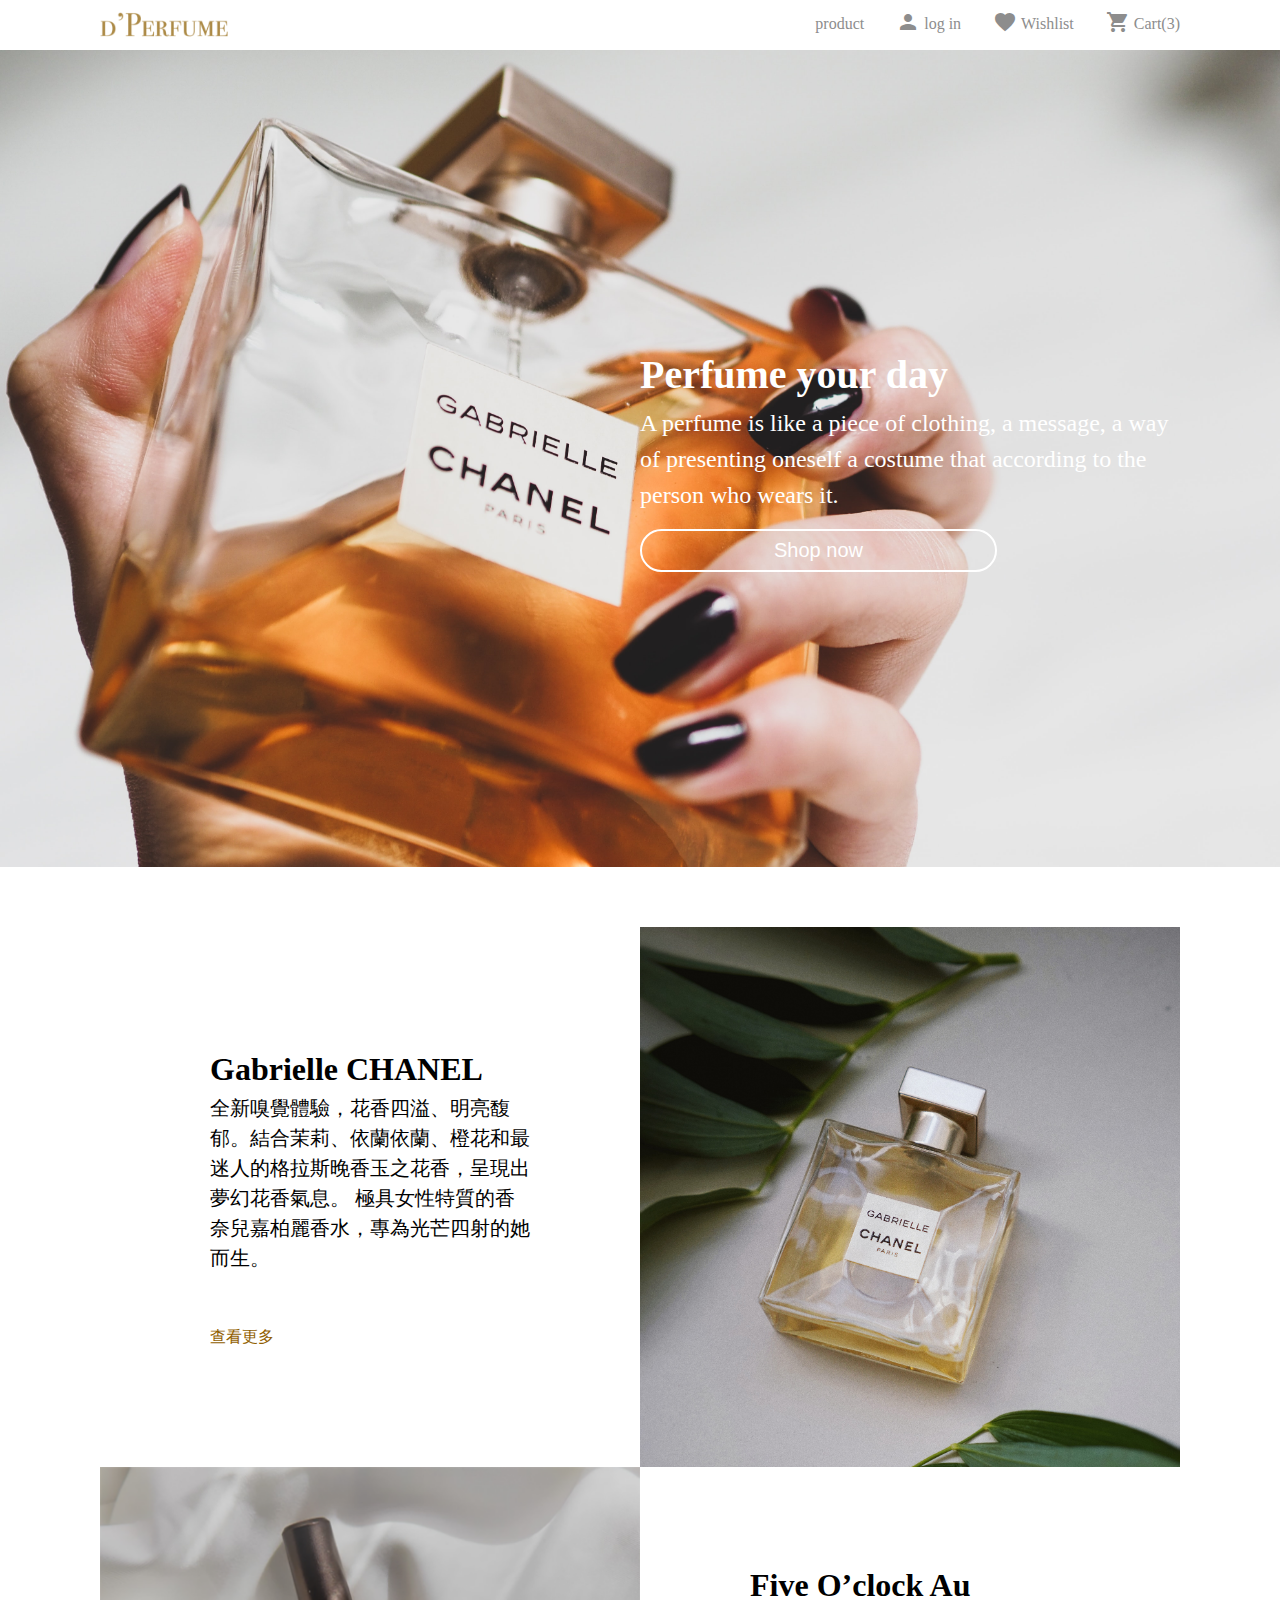
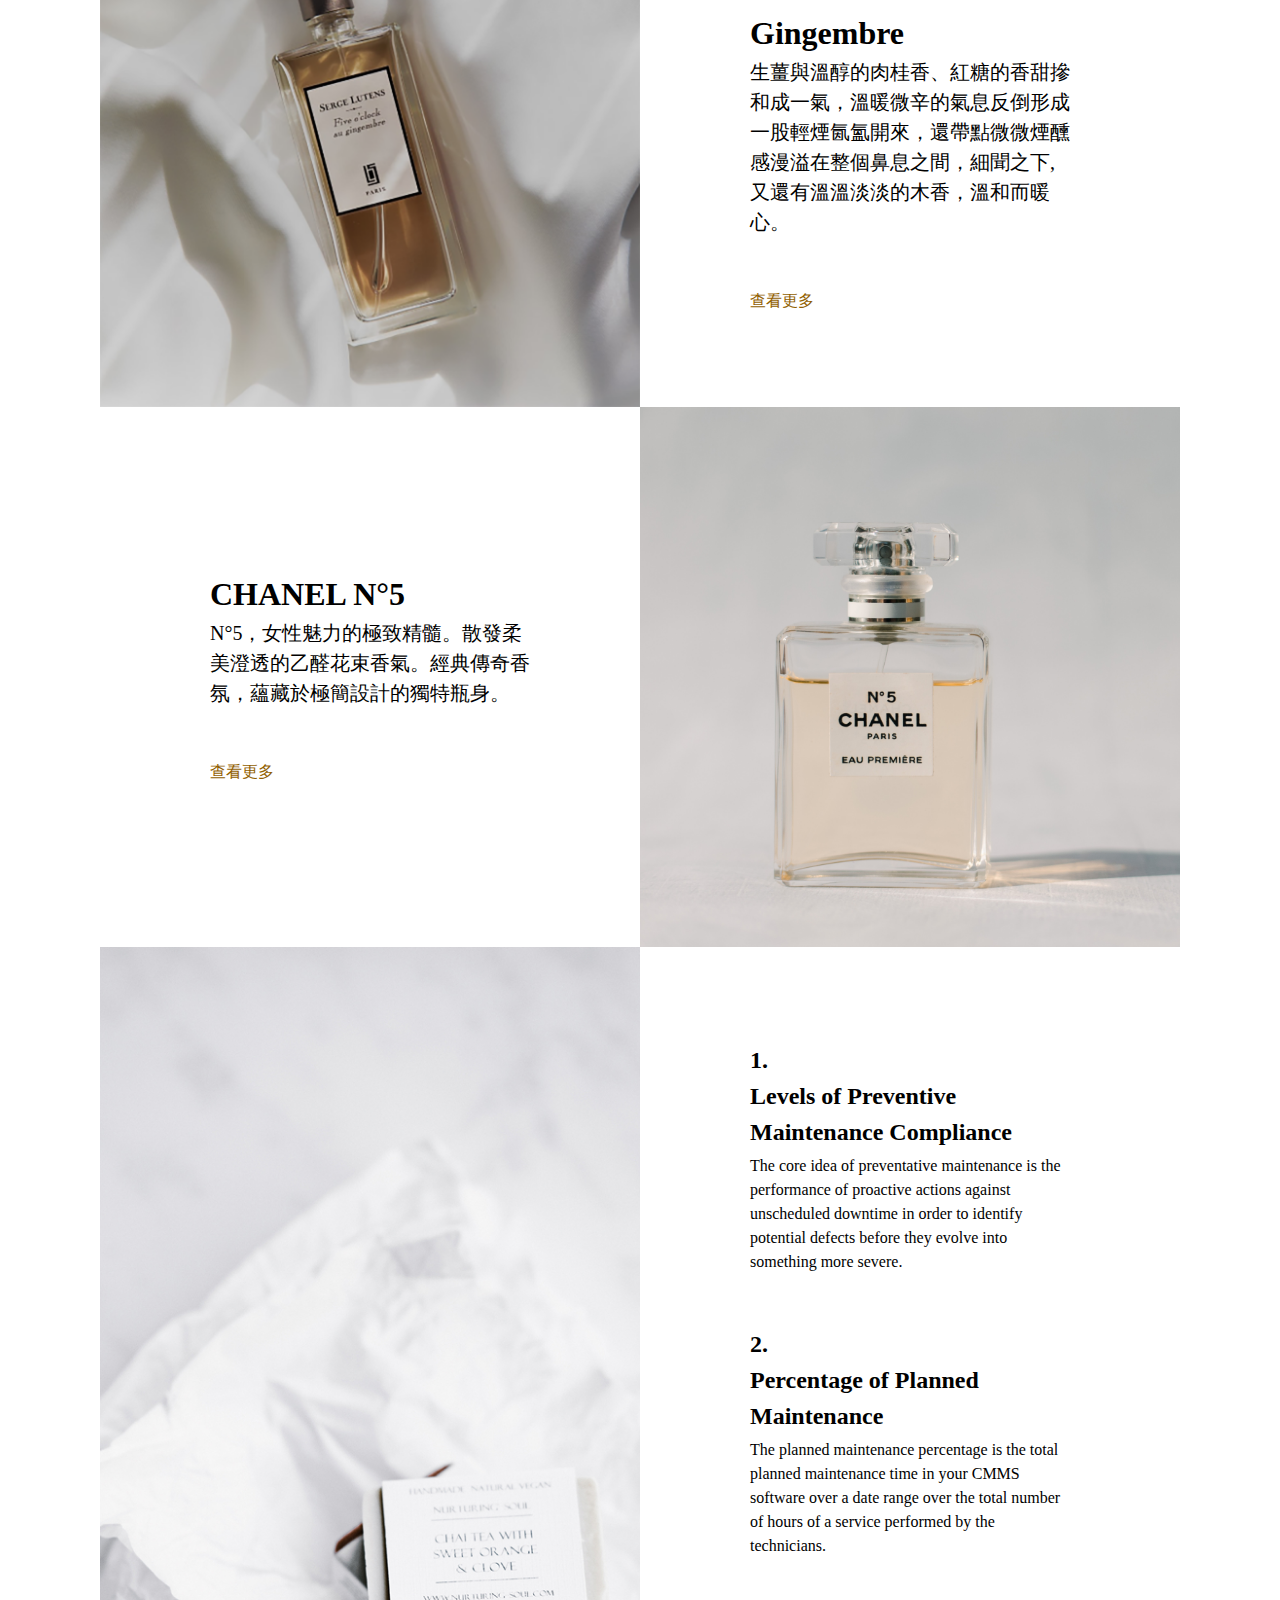
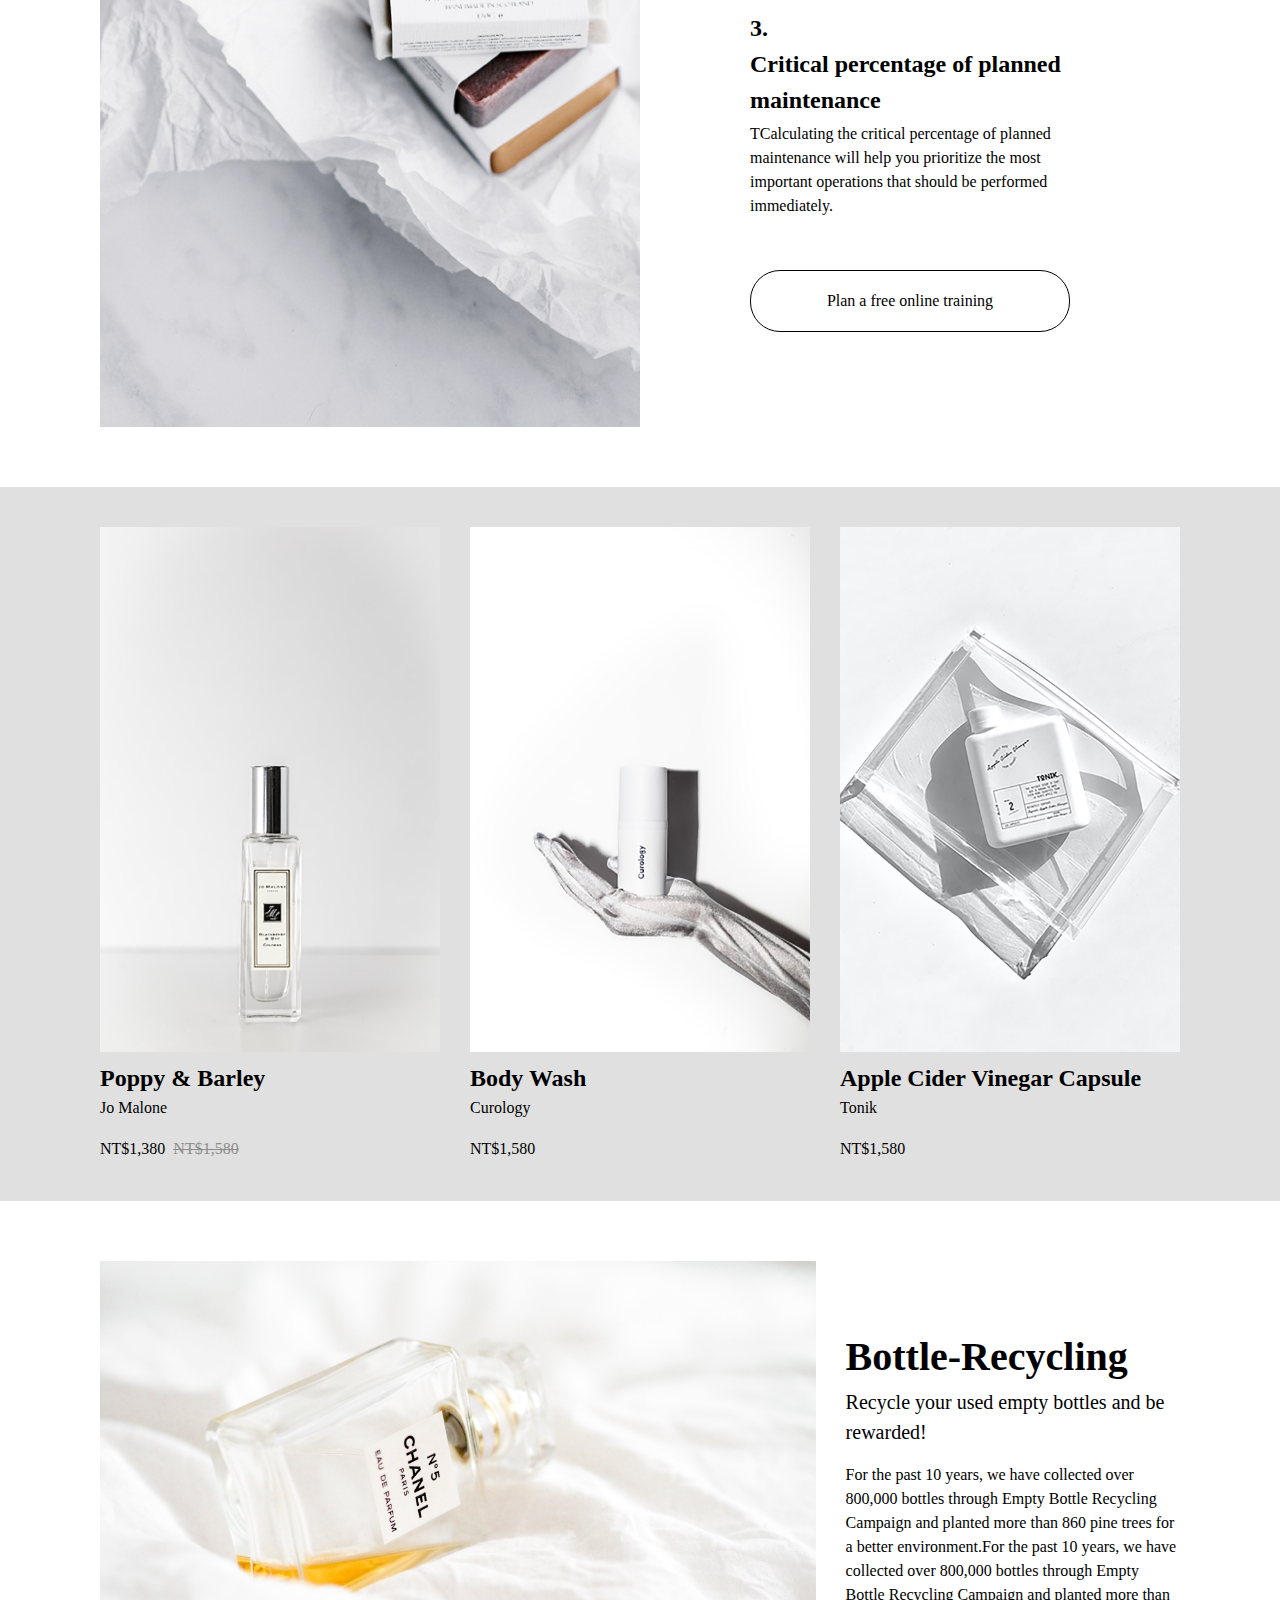
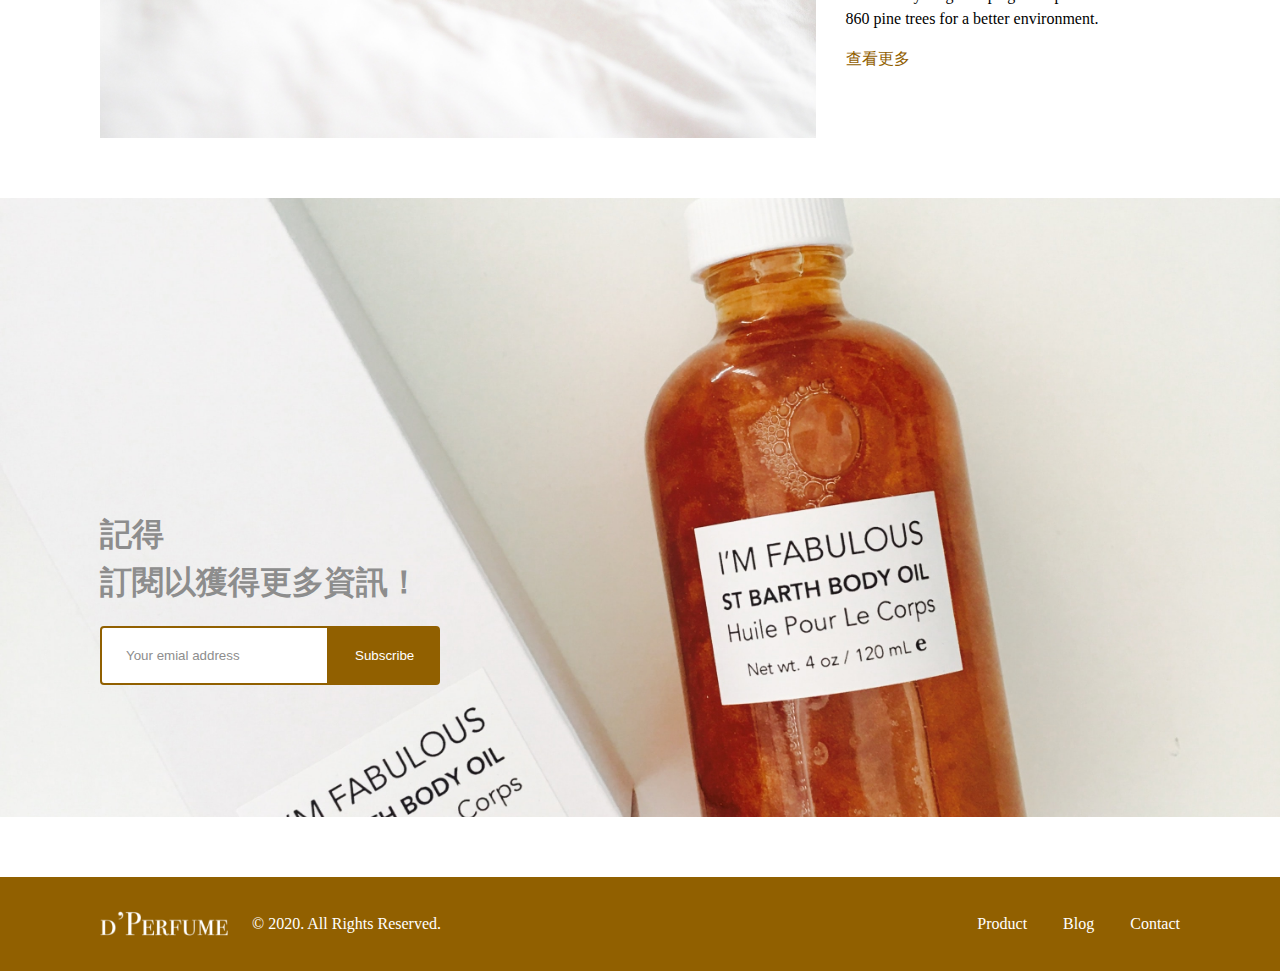
==== index.html @ 12d3c9f4 "專題審核初版" ====
<!DOCTYPE html>
<html lang="en">
<head>
    <meta charset="UTF-8">
    <meta name="viewport" content="width=device-width, initial-scale=1.0">
    <title>index</title>
    <!-- css -->
    <link rel="stylesheet" href="/css/all.css">
    <!-- Google Fonts -->
    <link rel="preconnect" href="https://fonts.googleapis.com">
    <link rel="preconnect" href="https://fonts.gstatic.com" crossorigin>
    <link href="https://fonts.googleapis.com/css2?family=Roboto:wght@100;300;400&display=swap" rel="stylesheet">
    <form action="#">
     <!-- Material Icons -->
    <link rel="stylesheet" href="https://fonts.googleapis.com/icon?family=Material+Icons">
</head>
<body>
    <div class="header">
        <div class="container d-flex jcsb aic">
            <h1><a href="index.html"><img src="./image/index/d’Perfume.png" alt="logo"></a></h1>
            <ul class="menu d-flex aic">
                <li>
                    <a href="/product.html">
                        <span class="material-icons">house</span>
                        <p>product</p>
                    </a>
                </li>
                <li>
                    <a href="#">
                        <span class="material-icons">person</span>
                        <p>log in</p>
                    </a>
                </li>
                <li>
                    <a href="#">
                        <span class="material-icons">favorite</span>
                        <p>Wishlist</p>
                    </a>
                </li>
                <li>
                    <a href="#">
                        <span class="material-icons">shopping_cart</span>
                        <p>Cart(3)</p>
                    </a>
                </li>
            </ul>
        </div>
    </div>
    <div class="banner">
        <div class="container">
            <div class="bn-text">
                <h2>Perfume your day</h2>
                <p>A perfume is like a piece of clothing, a message, a way of presenting oneself a costume that according to the person who wears it.</p>
                <input type="button" value="Shop now">
            </div>
        </div>
    </div>

<div class="product-list">
    <ul class="container">
      <li class="info-card d-flex row-reverse">
        <div class="info-pic"><img src="/image/index/Gabrielle.jpg" alt="Gabrielle CHANEL"></div>
        <div class="info-text">
          <h3>Gabrielle CHANEL</h3>
          <p>全新嗅覺體驗，花香四溢、明亮馥郁。結合茉莉、依蘭依蘭、橙花和最迷人的格拉斯晚香玉之花香，呈現出夢幻花香氣息。 極具女性特質的香奈兒嘉柏麗香水，專為光芒四射的她而生。</p>
          <a href="#">查看更多</a>
        </div>
        </li>
      <li class="info-card d-flex">
        <div class="info-pic"><img src="/image/index/香水2.png" alt="Five O’clock Au Gingembre"></div>
        <div class="info-text">
          <h3>Five O’clock Au Gingembre</h3>
          <p>生薑與溫醇的肉桂香、紅糖的香甜摻和成一氣，溫暖微辛的氣息反倒形成一股輕煙氤氳開來，還帶點微微煙醺感漫溢在整個鼻息之間，細聞之下,又還有溫溫淡淡的木香，溫和而暖心。</p>
          <a href="#">查看更多</a>
        </div>
        </li>
      <li class="info-card d-flex row-reverse">
        <div class="info-pic"><img src="/image/index/CHANEL N.jpg" alt="CHANEL N°5"></div>
        <div class="info-text">
          <h3>CHANEL N°5</h3>
          <p>N°5，女性魅力的極致精髓。散發柔美澄透的乙醛花束香氣。經典傳奇香氛，蘊藏於極簡設計的獨特瓶身。</p>
          <a href="#">查看更多</a>
        </div>
        </li>
      <li class="info-card d-flex">
        <div class="info-pic-double"><img src="/image/index/soap.jpg" alt="soap"></div>
        <div class="info-text-double">
          <ol>
            <li>
              <h4>1.<br>Levels of Preventive Maintenance Compliance</h3>
              <p>The core idea of preventative maintenance is the performance of proactive actions against unscheduled downtime in order to identify potential defects before they evolve into something more severe.</p>
            </li>
            <li>
              <h4>2.<br>Percentage of Planned Maintenance</h3>
              <p>The planned maintenance percentage is the total planned maintenance time in your CMMS software over a date range over the total number of hours of a service performed by the technicians.</p>
            </li>
            <li>
              <h4>3.<br>Critical percentage of planned maintenance</h3>
              <p>TCalculating the critical percentage of planned maintenance will help you prioritize the most important operations that should be performed immediately.</p>
            </li>
          </ol>
          <a href="#" class="btn">Plan a free online training</a>
        </div>
        </li>
    </ul>
  </div>

<div class="sale-list">
    <ul class="container d-flex jcsb">
        <li class="sale-card">
            <div class="card-pic">
                <img src="/image/index/poppy.png" alt="poppy">
            </div>
            <div class="card-text">
                <h4>Poppy & Barley</h4>
                <p>Jo Malone</p>
                <span>NT$1,380</span><span class="original-price">NT$1,580</span>
            </div>
        </li>
        <li class="sale-card">
            <div class="card-pic">
                <img src="/image/index/body.png" alt="Body Wash">
            </div>
            <div class="card-text">
                <h4>Body Wash</h4>
                <p>Curology</p>
                <span>NT$1,580</span>
            </div>
        </li>
        <li class="sale-card">
            <div class="card-pic ">
                <img src="/image/index/sold out.jpg" alt="Apple Cider Vinegar Capsule">
            </div>
            <div class="card-text">
                <h4>Apple Cider Vinegar Capsule</h4>
                <p>Tonik</p>
                <span>NT$1,580</span>
            </div>
        </li>
    </ul>
</div>

<div class="news">
    <div class="container d-flex">
        <div class="news-pic"><img src="/image/index/bottle-recycling.jpg" alt="bottle-recycling"></div>
        <div class="news-text">
            <h2>Bottle-Recycling</h2>
            <p class="text-b">Recycle your used empty bottles and be rewarded!</p>
            <p>For the past 10 years, we have collected over 800,000 bottles through Empty Bottle Recycling Campaign and planted more than 860 pine trees for a better environment.For the past 10 years, we have collected over 800,000 bottles through Empty Bottle Recycling Campaign and planted more than 860 pine trees for a better environment.</p>
            <a href="#">查看更多</a>
        </div>
    </div>
</div>

<div class="subs">
    <div class="container">
        <div class="subs-text">
            <h3>記得<br>訂閱以獲得更多資訊！</h3>
            <form action="#">
                <input type="text" value="Your emial address"><input type="submit" value="Subscribe"></submit>

            </form>
        </div>
    </div>
</div>

    <div class="footer">
        <div class="container d-flex jcsb aic">
            <div class="copyright">
                <a href="#"><img src="/image/index/d’Logo.png" alt="logo"></a>
                <span>© 2020. All Rights Reserved.</span>
            </div>
                <ul class="menu d-flex">
                    <li><a href="#">Product</a></li>
                    <li><a href="#">Blog</a></li>
                    <li><a href="#">Contact</a></li>
                </ul>
        </div>
    </div>
</body>
</html>
---- css/all.css ----
@charset "UTF-8";
/* http://meyerweb.com/eric/tools/css/reset/ 
   v2.0 | 20110126
   License: none (public domain)
*/
html, body, div, span, applet, object, iframe,
h1, h2, h3, h4, h5, h6, p, blockquote, pre,
a, abbr, acronym, address, big, cite, code,
del, dfn, em, img, ins, kbd, q, s, samp,
small, strike, strong, sub, sup, tt, var,
b, u, i, center,
dl, dt, dd, ol, ul, li,
fieldset, form, label, legend,
table, caption, tbody, tfoot, thead, tr, th, td,
article, aside, canvas, details, embed,
figure, figcaption, footer, header, hgroup,
menu, nav, output, ruby, section, summary,
time, mark, audio, video {
  margin: 0;
  padding: 0;
  border: 0;
  font-size: 100%;
  font: inherit;
  vertical-align: baseline;
}

/* HTML5 display-role reset for older browsers */
article, aside, details, figcaption, figure,
footer, header, hgroup, menu, nav, section {
  display: block;
}

body {
  line-height: 1;
}

ol, ul {
  list-style: none;
}

blockquote, q {
  quotes: none;
}

blockquote:before, blockquote:after,
q:before, q:after {
  content: "";
  content: none;
}

table {
  border-collapse: collapse;
  border-spacing: 0;
}

/* 自定義reset */
*, *:before, *:after {
  box-sizing: border-box;
  /*outline: 1px solid;*/
}

img {
  max-width: 100%;
  vertical-align: middle;
}

span {
  vertical-align: middle;
}

a {
  text-decoration: none;
}
a:hover {
  opacity: 0.8;
}

/* 通用樣式 */
body {
  font-family: "SF Pro Text", "Pingfang";
  line-height: 1.5;
}

.container {
  max-width: 1110px;
  margin: 0 auto;
  padding: 0 15px;
}

h2 {
  font-size: 40px;
  font-weight: bold;
}

h3 {
  font-size: 32px;
  font-weight: bold;
}

h4 {
  font-size: 24px;
  font-weight: bold;
}

a {
  color: #916000;
}
a:hover {
  opacity: 0.8;
}

.d-flex {
  display: flex;
}

.jcsb {
  justify-content: space-between;
}

.row-reverse {
  flex-direction: row-reverse;
}

.aic {
  align-items: center;
}

.jcc {
  justify-content: center;
}

.mr-20 {
  margin-right: 20px;
}

.mb-60 {
  margin-bottom: 60px;
}

/*Pages*/
/* index 樣式 */
.header {
  background: #fff;
}
.header a {
  color: #8D8D8D;
}
.header span {
  margin-top: 10px;
}
.header .menu {
  gap: 32px;
}
.header .menu p {
  display: inline;
}
@media (max-width: 767px) {
  .header .menu {
    max-height: 0px;
    overflow: hidden;
  }
}

.banner {
  background-image: url(/image/index/banner.jpg);
  background-size: cover;
  background-repeat: no-repeat;
  padding: 295px 0;
}
.banner h2, .banner p {
  color: #fff;
}
.banner p {
  font-size: 24px;
  margin-bottom: 16px;
}
.banner .bn-text {
  width: 50%;
  margin-left: auto;
}
.banner input[type=button] {
  text-align: center;
  font-size: 20px;
  color: #fff;
  background: none;
  border: 2px solid #FFFFFF;
  border-radius: 30px;
  padding: 8px 132px;
}
.banner input[type=button]:hover {
  background: rgba(255, 255, 255, 0.2);
  color: #fff;
}
@media (max-width: 767px) {
  .banner .bn-text {
    width: 100%;
    text-align: center;
    margin: 0 auto;
  }
}

.product-list p {
  font-size: 20px;
  margin-bottom: 52px;
}
@media (max-width: 767px) {
  .product-list p p {
    margin-bottom: 8px;
  }
}
.product-list .info-text, .product-list .info-pic, .product-list .info-text-double, .product-list .info-text-double {
  max-width: 50%;
  overflow: clip;
}
@media (max-width: 767px) {
  .product-list .info-text, .product-list .info-pic, .product-list .info-text-double, .product-list .info-text-double {
    max-width: 100%;
  }
}
.product-list .info-text, .product-list .info-text-double {
  padding: 0 110px;
  align-self: center;
}
@media (max-width: 992px) {
  .product-list .info-text, .product-list .info-text-double {
    padding: 0 55px;
  }
}
@media (max-width: 767px) {
  .product-list .info-text, .product-list .info-text-double {
    padding: 0px;
  }
}
.product-list .info-text-double {
  padding: 92px 110px;
}
.product-list .info-text-double h4 {
  margin-bottom: 4px;
}
.product-list .info-text-double p {
  font-size: 16px;
}
@media (max-width: 767px) {
  .product-list .info-text-double {
    padding: 0px;
  }
  .product-list .info-text-double p {
    margin-bottom: 20px;
  }
}
.product-list .btn {
  display: block;
  text-align: center;
  color: #000;
  border: 1px solid #000;
  border-radius: 30px;
  padding: 18px;
}
.product-list .btn a {
  display: block;
}
.product-list .btn:hover {
  background: rgba(0, 0, 0, 0.2);
}
@media (max-width: 767px) {
  .product-list .container .info-card {
    flex-direction: column;
  }
}

.sale-list {
  background: #E0E0E0;
  padding: 40px 0;
}
.sale-list .container {
  gap: 30px;
}
@media (max-width: 767px) {
  .sale-list .container {
    flex-direction: column;
    justify-content: center;
    align-items: center;
  }
}
.sale-list .card-pic {
  margin-bottom: 8px;
}
@media (max-width: 767px) {
  .sale-list .card-pic {
    max-width: 768px;
    overflow: clip;
  }
}

p, span {
  margin-bottom: 16px;
}

.original-price {
  color: #8D8D8D;
  text-decoration: line-through;
  margin-left: 8px;
}

@media (max-width: 767px) {
  .sale-list {
    max-width: 100%;
  }
}

.news .news-text {
  max-width: 32%;
  margin-left: 30px;
  align-self: center;
}
@media (max-width: 767px) {
  .news .news-text {
    max-width: 100%;
    margin: 0;
  }
}
.news p {
  margin-bottom: 16px;
}
.news .text-b {
  font-size: 20px;
}
@media (max-width: 767px) {
  .news .container {
    flex-direction: column;
  }
}

.subs {
  background-image: url(/image/index/footer.jpg);
  background-size: cover;
  background-position: center;
  padding: 312px 0 132px 0;
}
@media (max-width: 767px) {
  .subs {
    background-position: left;
    background-size: 150%;
  }
}
.subs h3 {
  color: #8D8D8D;
  padding-bottom: 20px;
}
.subs input[type=text] {
  background: #FFF;
  color: #8D8D8D;
  border: 2px solid #916000;
  border-radius: 4px 0 0 4px;
  padding: 20px 24px;
}
.subs input[type=submit] {
  background: #916000;
  color: #FFF;
  border: 2px solid #916000;
  border-radius: 0 4px 4px 0;
  padding: 20px 24px;
}

.footer {
  background: #916000;
  padding: 28px 0;
}
.footer a, .footer span {
  color: #FFFFFF;
}
.footer img {
  margin-right: 20px;
}
.footer .menu {
  gap: 36px;
}
@media (max-width: 767px) {
  .footer .menu {
    width: 0px;
    max-height: 0px;
    overflow: hidden;
    display: none;
  }
}

.banner, .product-list, .sale-list, .news, .subs {
  margin-bottom: 60px;
}
@media (max-width: 767px) {
  .banner, .product-list, .sale-list, .news, .subs {
    margin-bottom: 40px;
  }
}

/* product 樣式 */
.header {
  background: #fff;
}
.header a {
  color: #8D8D8D;
}
.header span {
  margin-top: 10px;
}
.header .menu {
  gap: 32px;
}
.header .menu p {
  display: inline;
}
@media (max-width: 767px) {
  .header {
    padding: 9px 0;
  }
  .header img {
    width: 128px;
  }
  .header .menu {
    max-height: 0px;
    overflow: hidden;
  }
}

.navbar {
  background: #916000;
  margin-bottom: 42px;
}
.navbar .menu {
  gap: 28px;
}
.navbar a {
  display: block;
  color: #FFF;
  font-size: 20px;
  padding: 14px 0;
}
@media (max-width: 767px) {
  .navbar {
    max-height: 0px;
    overflow: hidden;
  }
  .navbar img {
    width: 128px;
  }
}

.card-list {
  padding: 40px 0;
}
.card-list .container {
  gap: 30px;
}
.card-list .container {
  max-width: 100%;
  flex-wrap: wrap;
}
@media (max-width: 767px) {
  .card-list .container {
    max-width: 100%;
    flex-wrap: wrap;
    justify-content: center;
  }
}
.card-list .card-pic {
  max-width: 255px;
  overflow: clip;
}
.card-list a {
  color: #916000;
}
.card-list .original-price {
  color: #8D8D8D;
  text-decoration: line-through;
  margin-left: 8px;
}
.card-list .page {
  text-align: center;
  margin: 60px 0;
}
@media (max-width: 767px) {
  .card-list .page {
    margin: 40px 0;
  }
}
.card-list .page a {
  font-size: 20px;
  color: #000;
}
.card-list .page a:hover {
  color: #916000;
  text-decoration: underline;
}

.subs {
  background-image: url(/image/index/footer.jpg);
  background-size: cover;
  background-position: center;
  padding: 312px 0 132px 0;
}
@media (max-width: 767px) {
  .subs {
    background-position: left;
    background-size: 150%;
  }
}
.subs h3 {
  color: #8D8D8D;
  padding-bottom: 20px;
}
.subs input[type=text] {
  background: #FFF;
  color: #8D8D8D;
  border: 2px solid #916000;
  border-radius: 4px 0 0 4px;
  padding: 20px 24px;
}
.subs input[type=submit] {
  background: #916000;
  color: #FFF;
  border: 2px solid #916000;
  border-radius: 0 4px 4px 0;
  padding: 20px 24px;
}

.footer {
  background: #916000;
  padding: 28px 0;
}
.footer a, .footer span {
  color: #FFFFFF;
}
.footer img {
  margin-right: 20px;
}
.footer .menu {
  gap: 36px;
}
@media (max-width: 767px) {
  .footer .menu {
    width: 0px;
    max-height: 0px;
    overflow: hidden;
    display: none;
  }
}/*# sourceMappingURL=all.css.map */
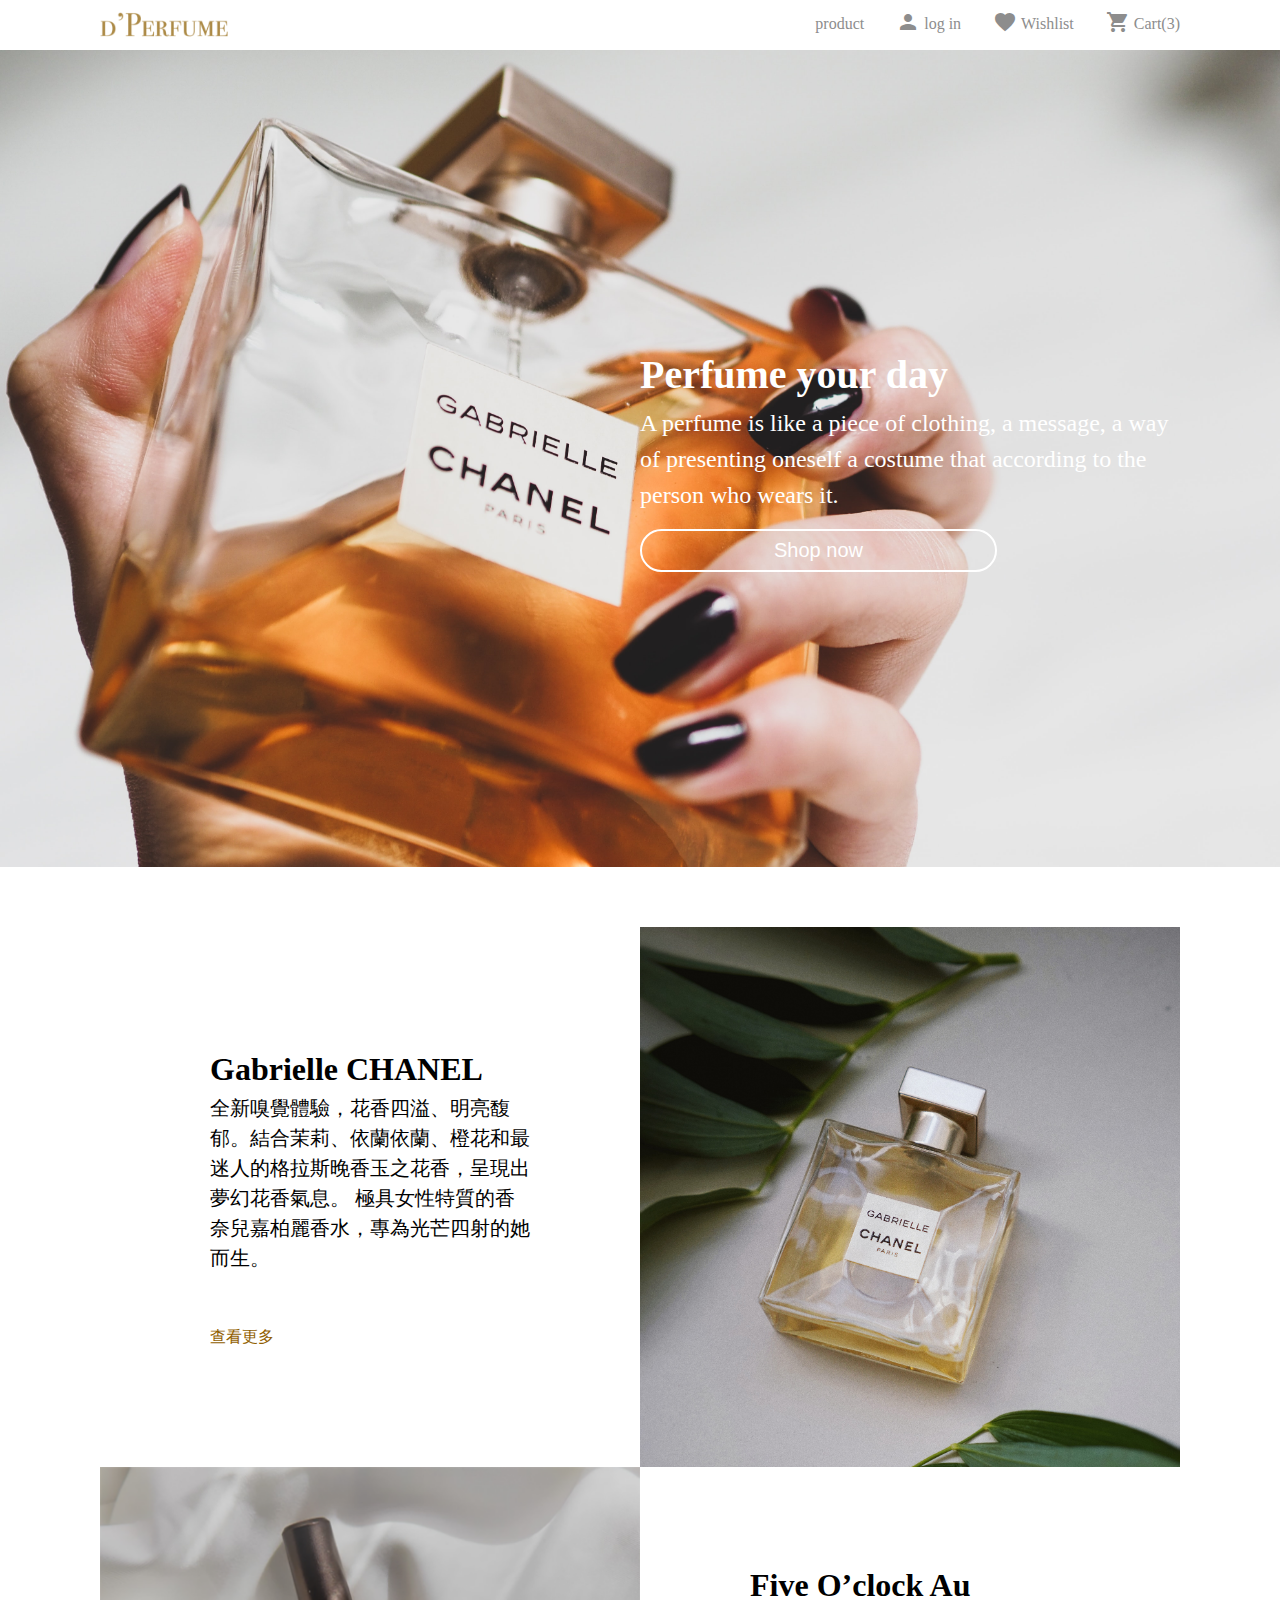
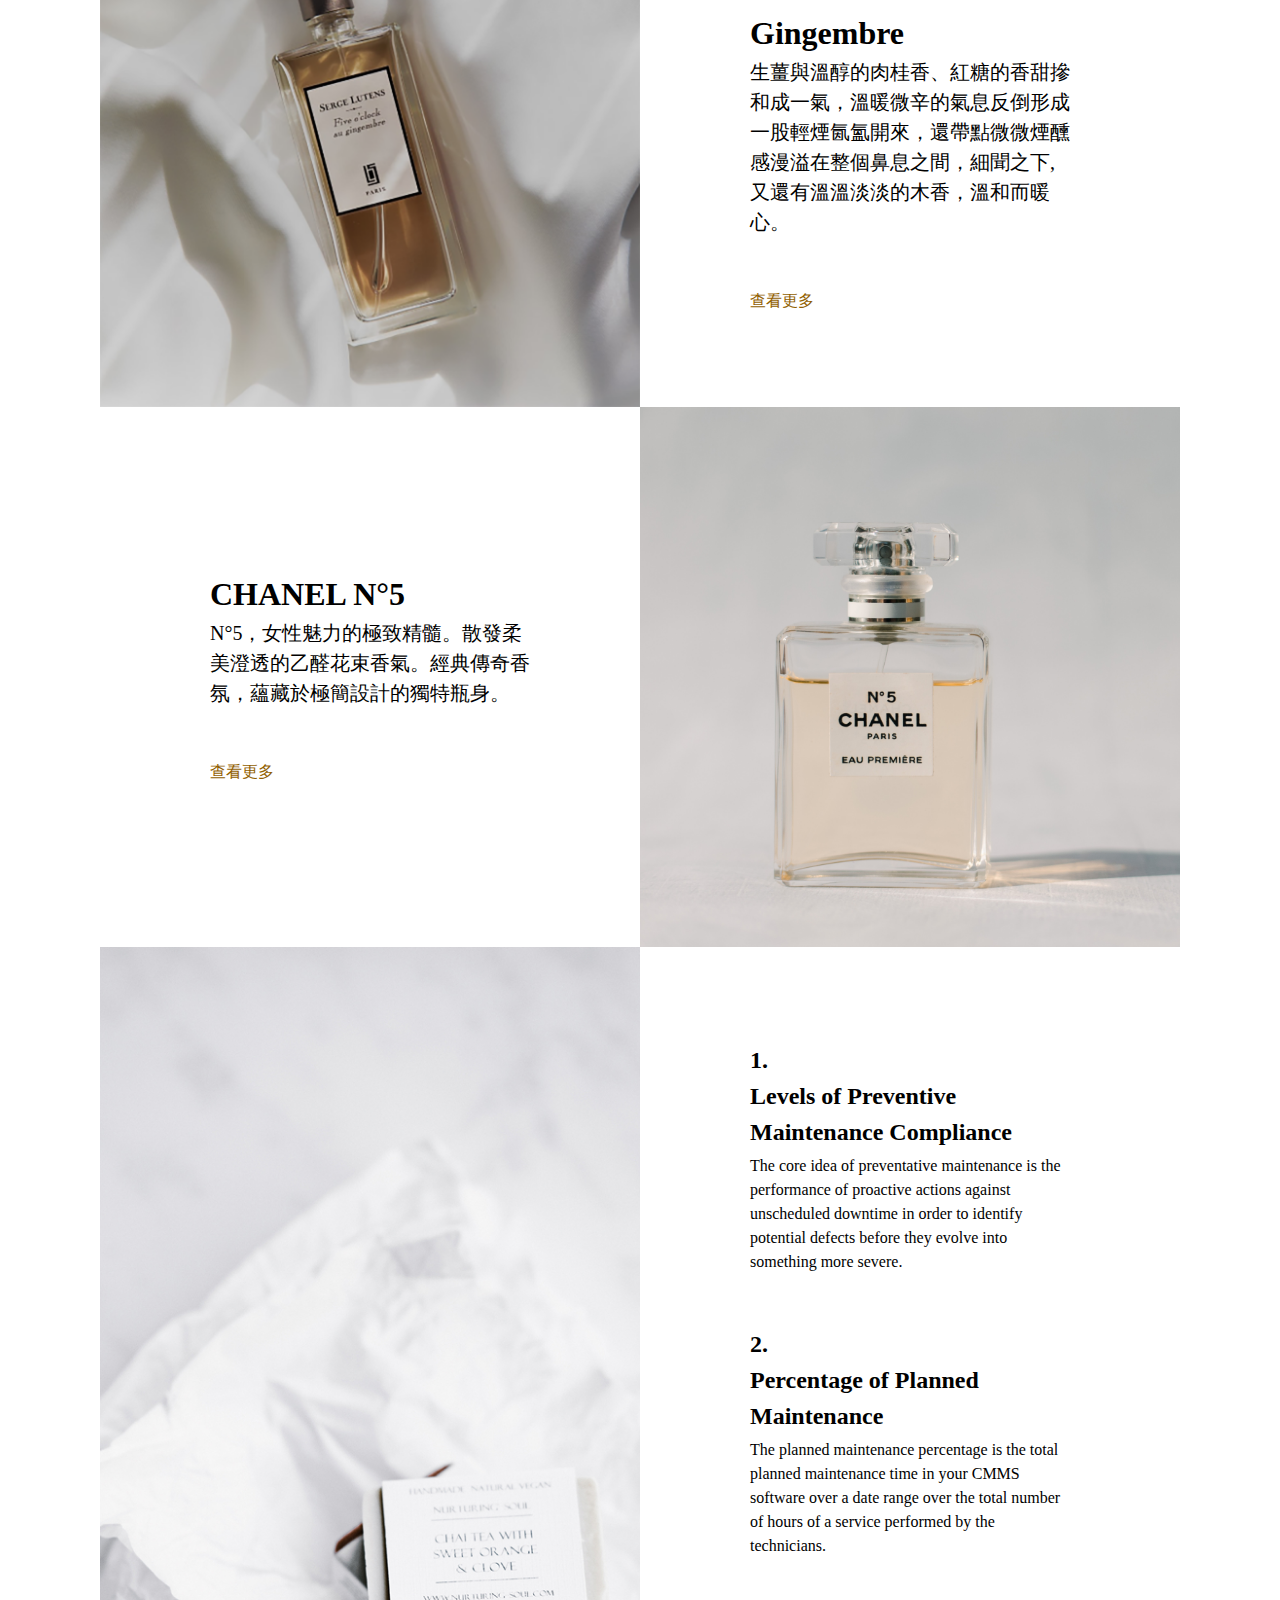
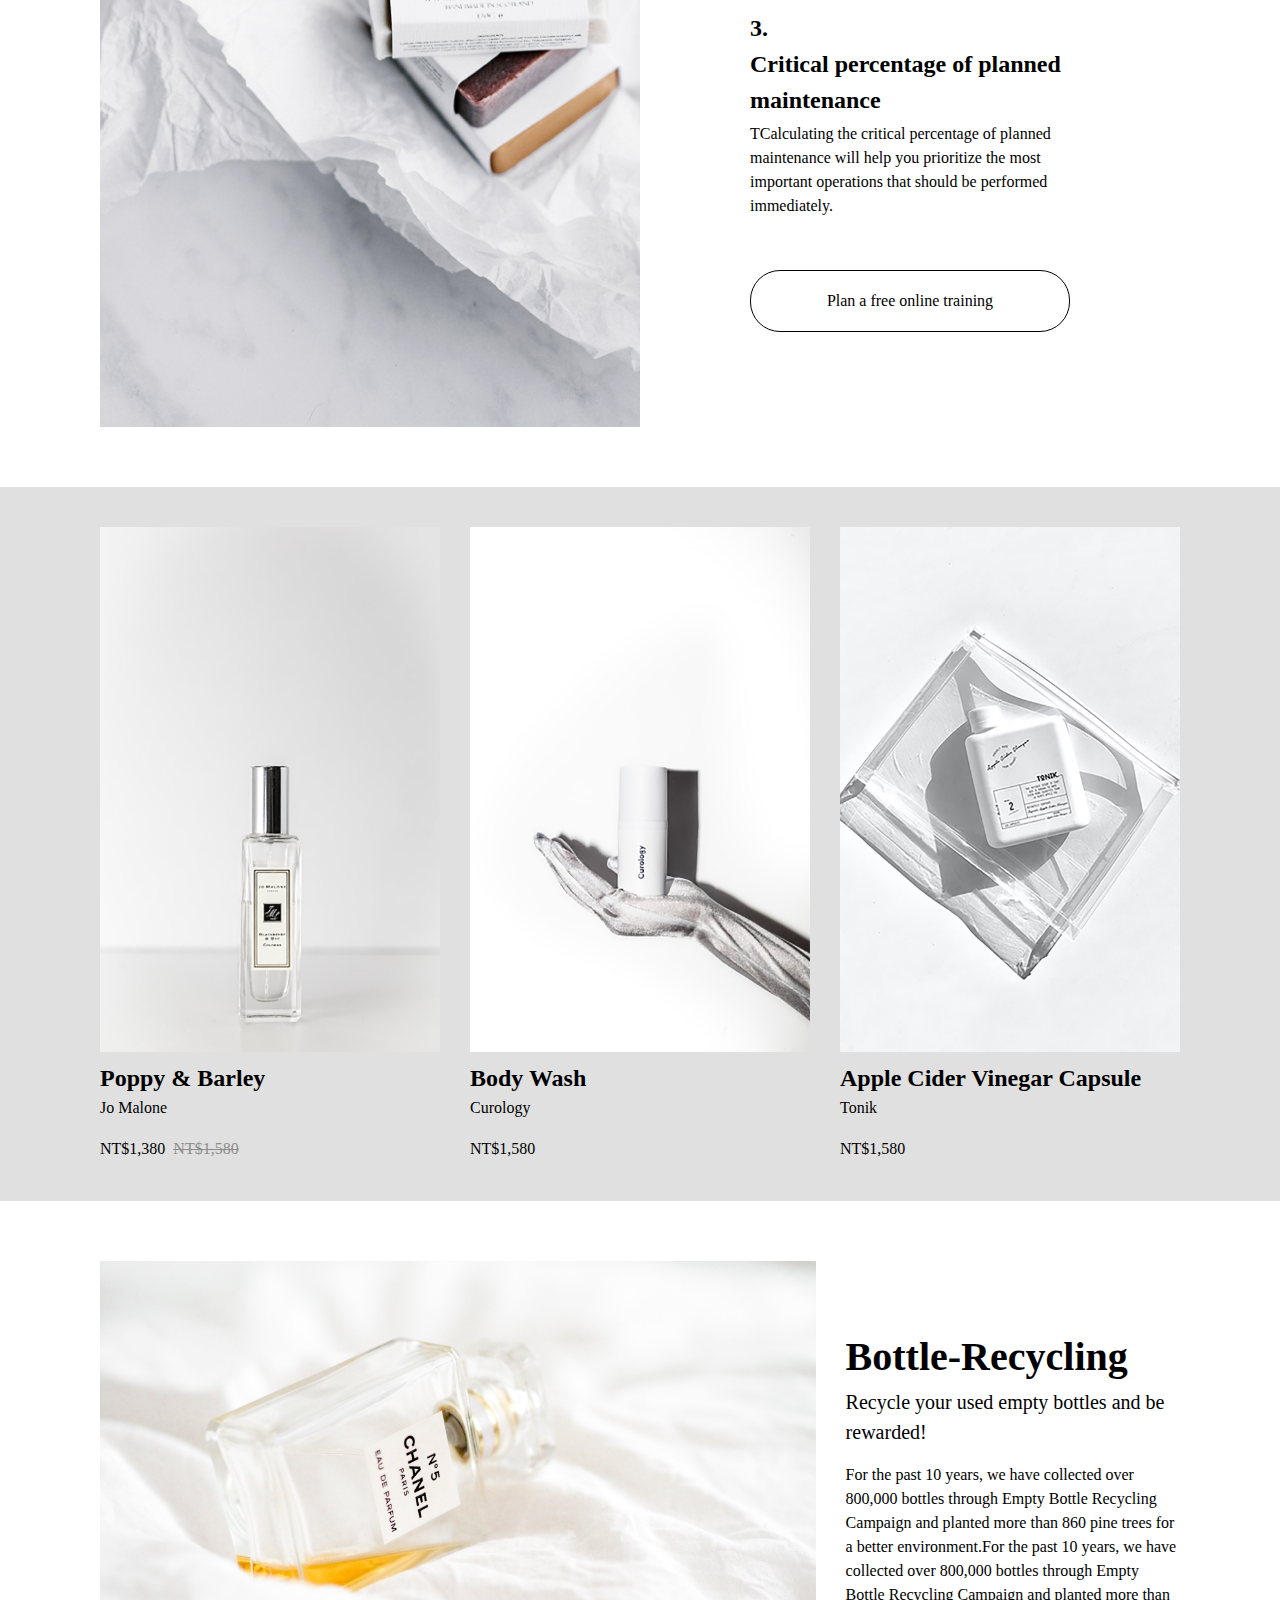
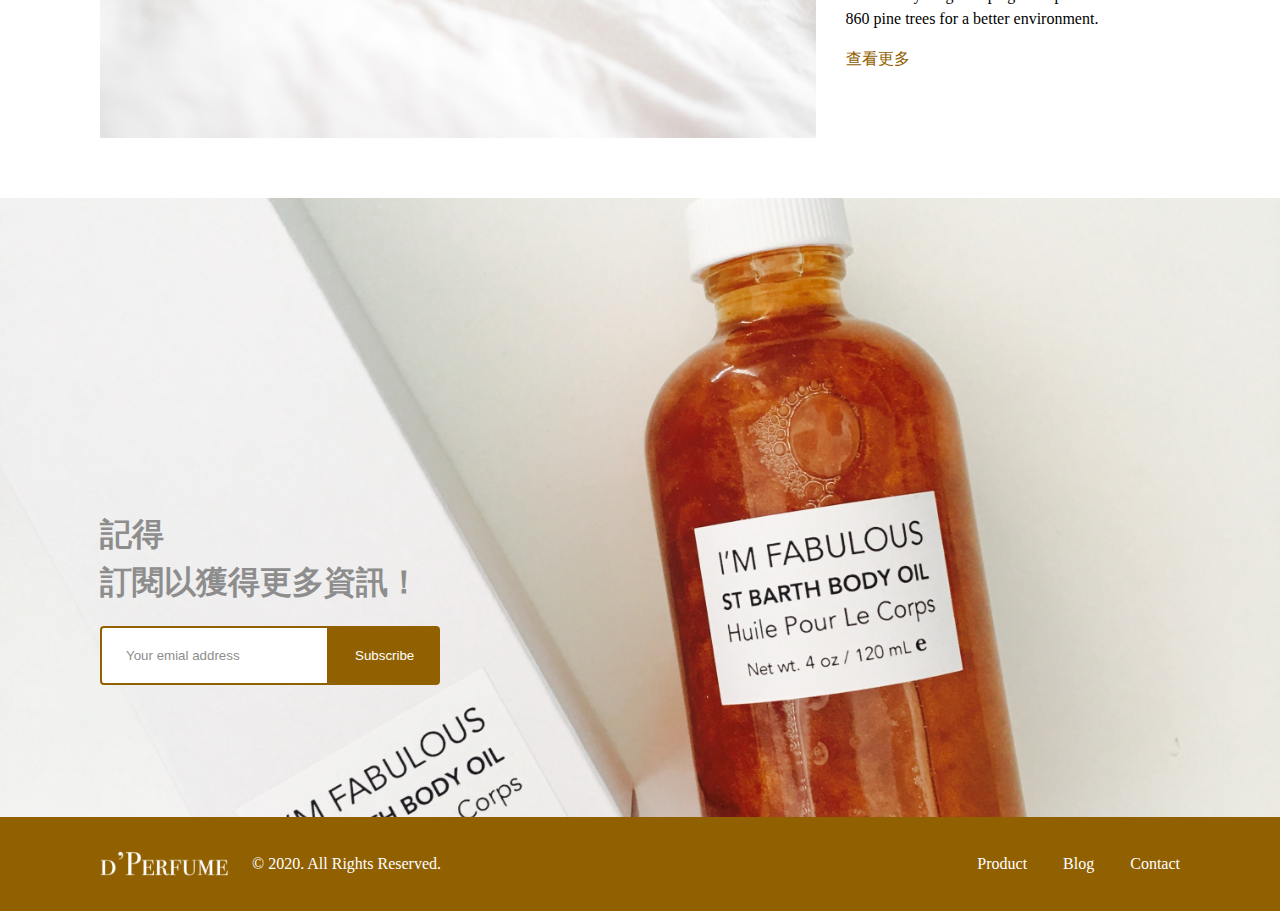
==== commit 38f76d93: "修正版本-1" ====
--- a/index.html
+++ b/index.html
@@ -5,7 +5,7 @@
     <meta name="viewport" content="width=device-width, initial-scale=1.0">
     <title>index</title>
     <!-- css -->
-    <link rel="stylesheet" href="/css/all.css">
+    <link rel="stylesheet" href="./css/all.css">
     <!-- Google Fonts -->
     <link rel="preconnect" href="https://fonts.googleapis.com">
     <link rel="preconnect" href="https://fonts.gstatic.com" crossorigin>
@@ -20,7 +20,7 @@
             <h1><a href="index.html"><img src="./image/index/d’Perfume.png" alt="logo"></a></h1>
             <ul class="menu d-flex aic">
                 <li>
-                    <a href="/product.html">
+                    <a href="product.html">
                         <span class="material-icons">house</span>
                         <p>product</p>
                     </a>
@@ -59,7 +59,7 @@
 <div class="product-list">
     <ul class="container">
       <li class="info-card d-flex row-reverse">
-        <div class="info-pic"><img src="/image/index/Gabrielle.jpg" alt="Gabrielle CHANEL"></div>
+        <div class="info-pic"><img src="./image/index/Gabrielle.jpg" alt="Gabrielle CHANEL"></div>
         <div class="info-text">
           <h3>Gabrielle CHANEL</h3>
           <p>全新嗅覺體驗，花香四溢、明亮馥郁。結合茉莉、依蘭依蘭、橙花和最迷人的格拉斯晚香玉之花香，呈現出夢幻花香氣息。 極具女性特質的香奈兒嘉柏麗香水，專為光芒四射的她而生。</p>
@@ -67,7 +67,7 @@
         </div>
         </li>
       <li class="info-card d-flex">
-        <div class="info-pic"><img src="/image/index/香水2.png" alt="Five O’clock Au Gingembre"></div>
+        <div class="info-pic"><img src="./image/index/香水2.png" alt="Five O’clock Au Gingembre"></div>
         <div class="info-text">
           <h3>Five O’clock Au Gingembre</h3>
           <p>生薑與溫醇的肉桂香、紅糖的香甜摻和成一氣，溫暖微辛的氣息反倒形成一股輕煙氤氳開來，還帶點微微煙醺感漫溢在整個鼻息之間，細聞之下,又還有溫溫淡淡的木香，溫和而暖心。</p>
@@ -75,7 +75,7 @@
         </div>
         </li>
       <li class="info-card d-flex row-reverse">
-        <div class="info-pic"><img src="/image/index/CHANEL N.jpg" alt="CHANEL N°5"></div>
+        <div class="info-pic"><img src="./image/index/CHANEL N.jpg" alt="CHANEL N°5"></div>
         <div class="info-text">
           <h3>CHANEL N°5</h3>
           <p>N°5，女性魅力的極致精髓。散發柔美澄透的乙醛花束香氣。經典傳奇香氛，蘊藏於極簡設計的獨特瓶身。</p>
@@ -83,7 +83,7 @@
         </div>
         </li>
       <li class="info-card d-flex">
-        <div class="info-pic-double"><img src="/image/index/soap.jpg" alt="soap"></div>
+        <div class="info-pic-double"><img src="./image/index/soap.jpg" alt="soap"></div>
         <div class="info-text-double">
           <ol>
             <li>
@@ -109,7 +109,7 @@
     <ul class="container d-flex jcsb">
         <li class="sale-card">
             <div class="card-pic">
-                <img src="/image/index/poppy.png" alt="poppy">
+                <img src="./image/index/poppy.png" alt="poppy">
             </div>
             <div class="card-text">
                 <h4>Poppy & Barley</h4>
@@ -119,7 +119,7 @@
         </li>
         <li class="sale-card">
             <div class="card-pic">
-                <img src="/image/index/body.png" alt="Body Wash">
+                <img src="./image/index/body.png" alt="Body Wash">
             </div>
             <div class="card-text">
                 <h4>Body Wash</h4>
@@ -129,7 +129,7 @@
         </li>
         <li class="sale-card">
             <div class="card-pic ">
-                <img src="/image/index/sold out.jpg" alt="Apple Cider Vinegar Capsule">
+                <img src="./image/index/sold out.jpg" alt="Apple Cider Vinegar Capsule">
             </div>
             <div class="card-text">
                 <h4>Apple Cider Vinegar Capsule</h4>
@@ -142,7 +142,7 @@
 
 <div class="news">
     <div class="container d-flex">
-        <div class="news-pic"><img src="/image/index/bottle-recycling.jpg" alt="bottle-recycling"></div>
+        <div class="news-pic"><img src="./image/index/bottle-recycling.jpg" alt="bottle-recycling"></div>
         <div class="news-text">
             <h2>Bottle-Recycling</h2>
             <p class="text-b">Recycle your used empty bottles and be rewarded!</p>
@@ -167,7 +167,7 @@
     <div class="footer">
         <div class="container d-flex jcsb aic">
             <div class="copyright">
-                <a href="#"><img src="/image/index/d’Logo.png" alt="logo"></a>
+                <a href="#"><img src="./image/index/d’Logo.png" alt="logo"></a>
                 <span>© 2020. All Rights Reserved.</span>
             </div>
                 <ul class="menu d-flex">
--- a/css/all.css
+++ b/css/all.css
@@ -162,7 +162,7 @@
 }
 
 .banner {
-  background-image: url(/image/index/banner.jpg);
+  background-image: url("/image/index/banner.jpg");
   background-size: cover;
   background-repeat: no-repeat;
   padding: 295px 0;
@@ -332,7 +332,7 @@
 }
 
 .subs {
-  background-image: url(/image/index/footer.jpg);
+  background-image: url("/image/index/footer.jpg");
   background-size: cover;
   background-position: center;
   padding: 312px 0 132px 0;
@@ -384,11 +384,11 @@
   }
 }
 
-.banner, .product-list, .sale-list, .news, .subs {
+.banner, .product-list, .sale-list, .news {
   margin-bottom: 60px;
 }
 @media (max-width: 767px) {
-  .banner, .product-list, .sale-list, .news, .subs {
+  .banner, .product-list, .sale-list, .news {
     margin-bottom: 40px;
   }
 }
@@ -449,11 +449,8 @@
   padding: 40px 0;
 }
 .card-list .container {
+  flex-wrap: wrap;
   gap: 30px;
-}
-.card-list .container {
-  max-width: 100%;
-  flex-wrap: wrap;
 }
 @media (max-width: 767px) {
   .card-list .container {
@@ -463,8 +460,11 @@
   }
 }
 .card-list .card-pic {
-  max-width: 255px;
+  max-width: 240px;
   overflow: clip;
+}
+.card-list p {
+  margin: 0;
 }
 .card-list a {
   color: #916000;
@@ -493,7 +493,7 @@
 }
 
 .subs {
-  background-image: url(/image/index/footer.jpg);
+  background-image: url("/image/index/footer.jpg");
   background-size: cover;
   background-position: center;
   padding: 312px 0 132px 0;
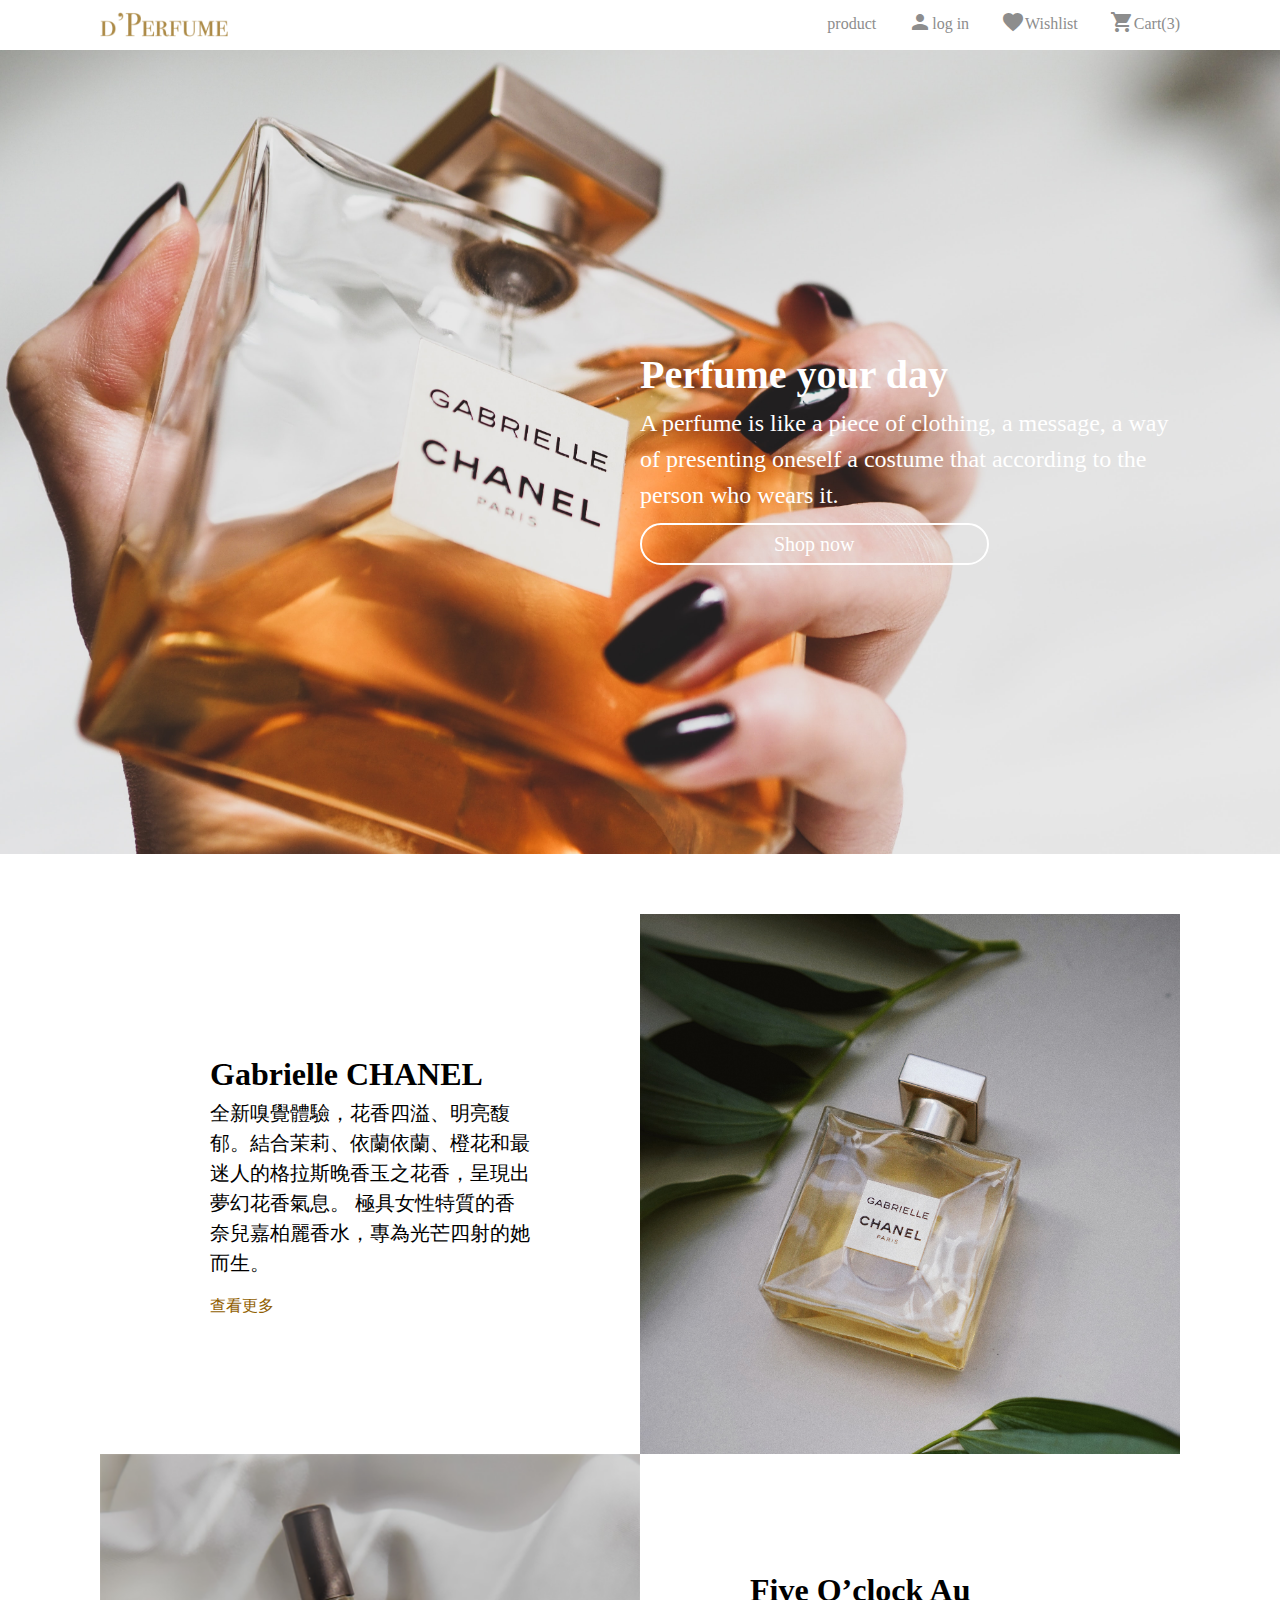
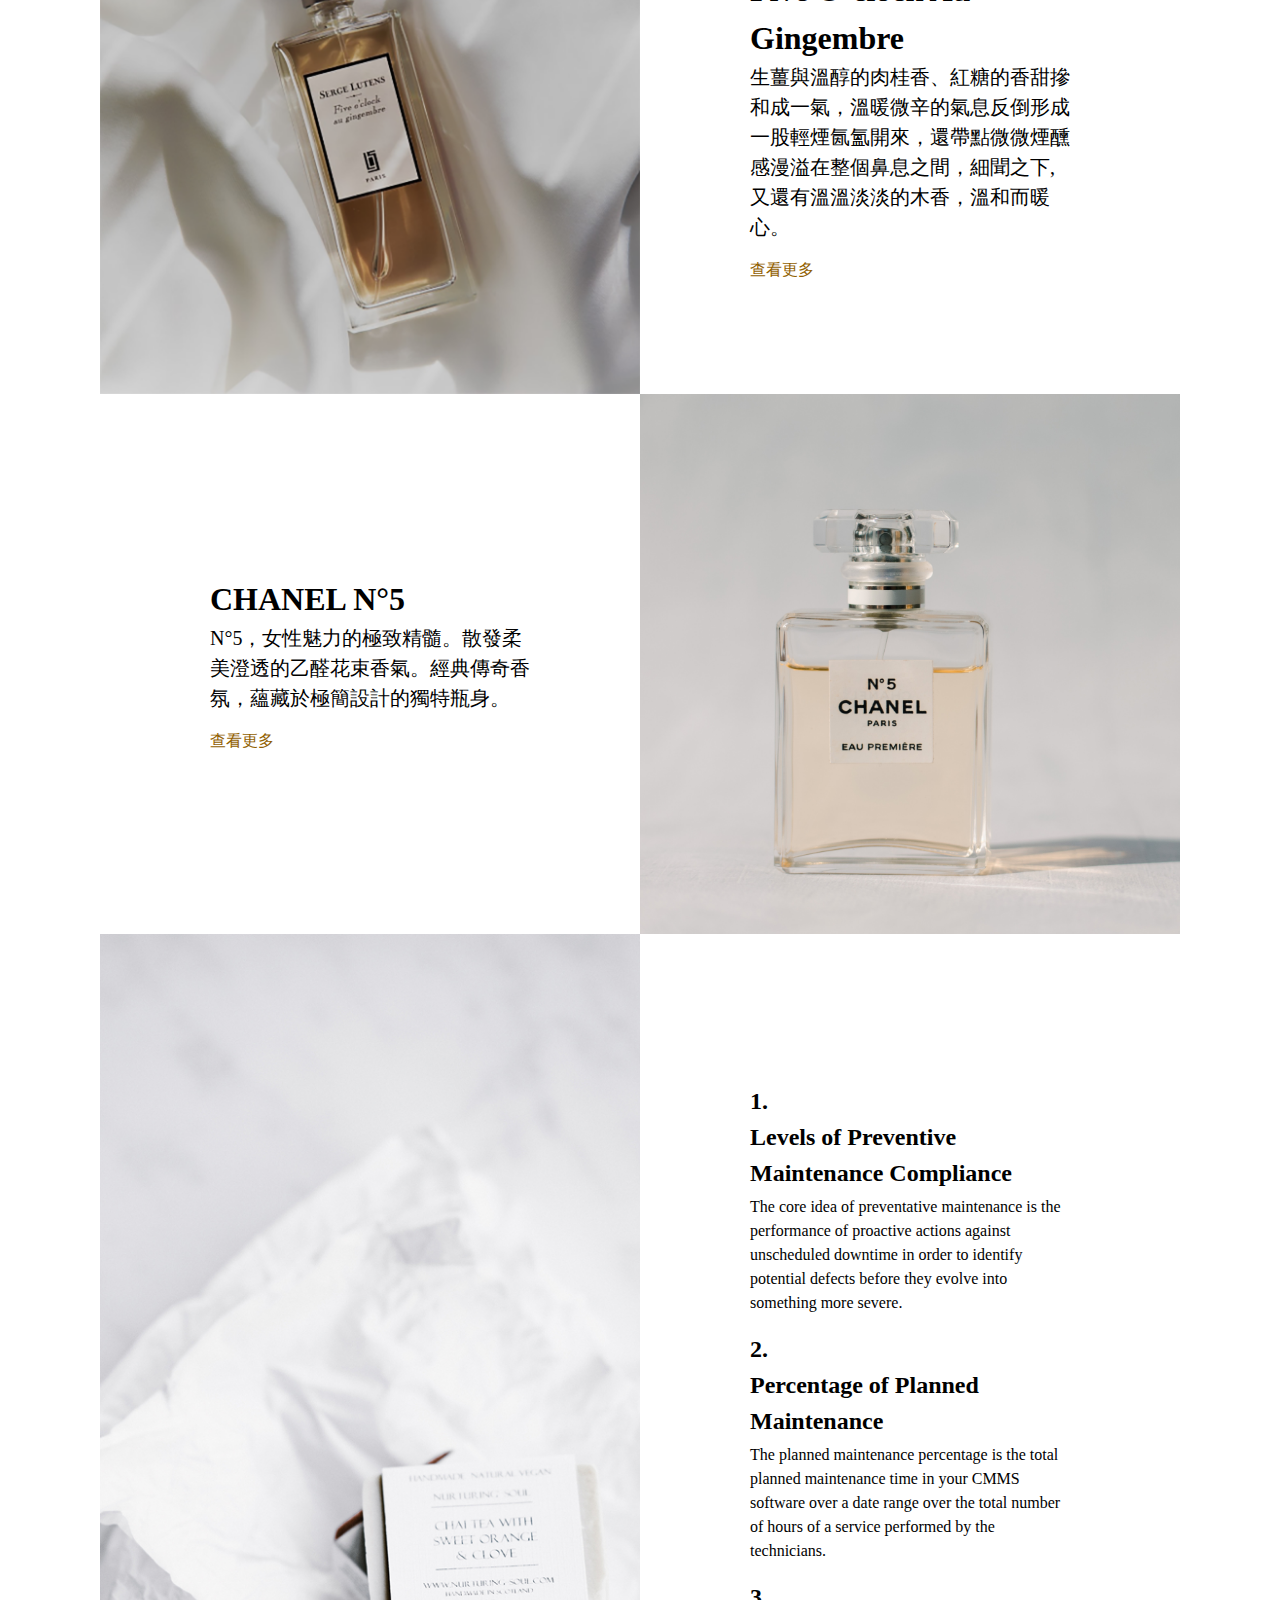
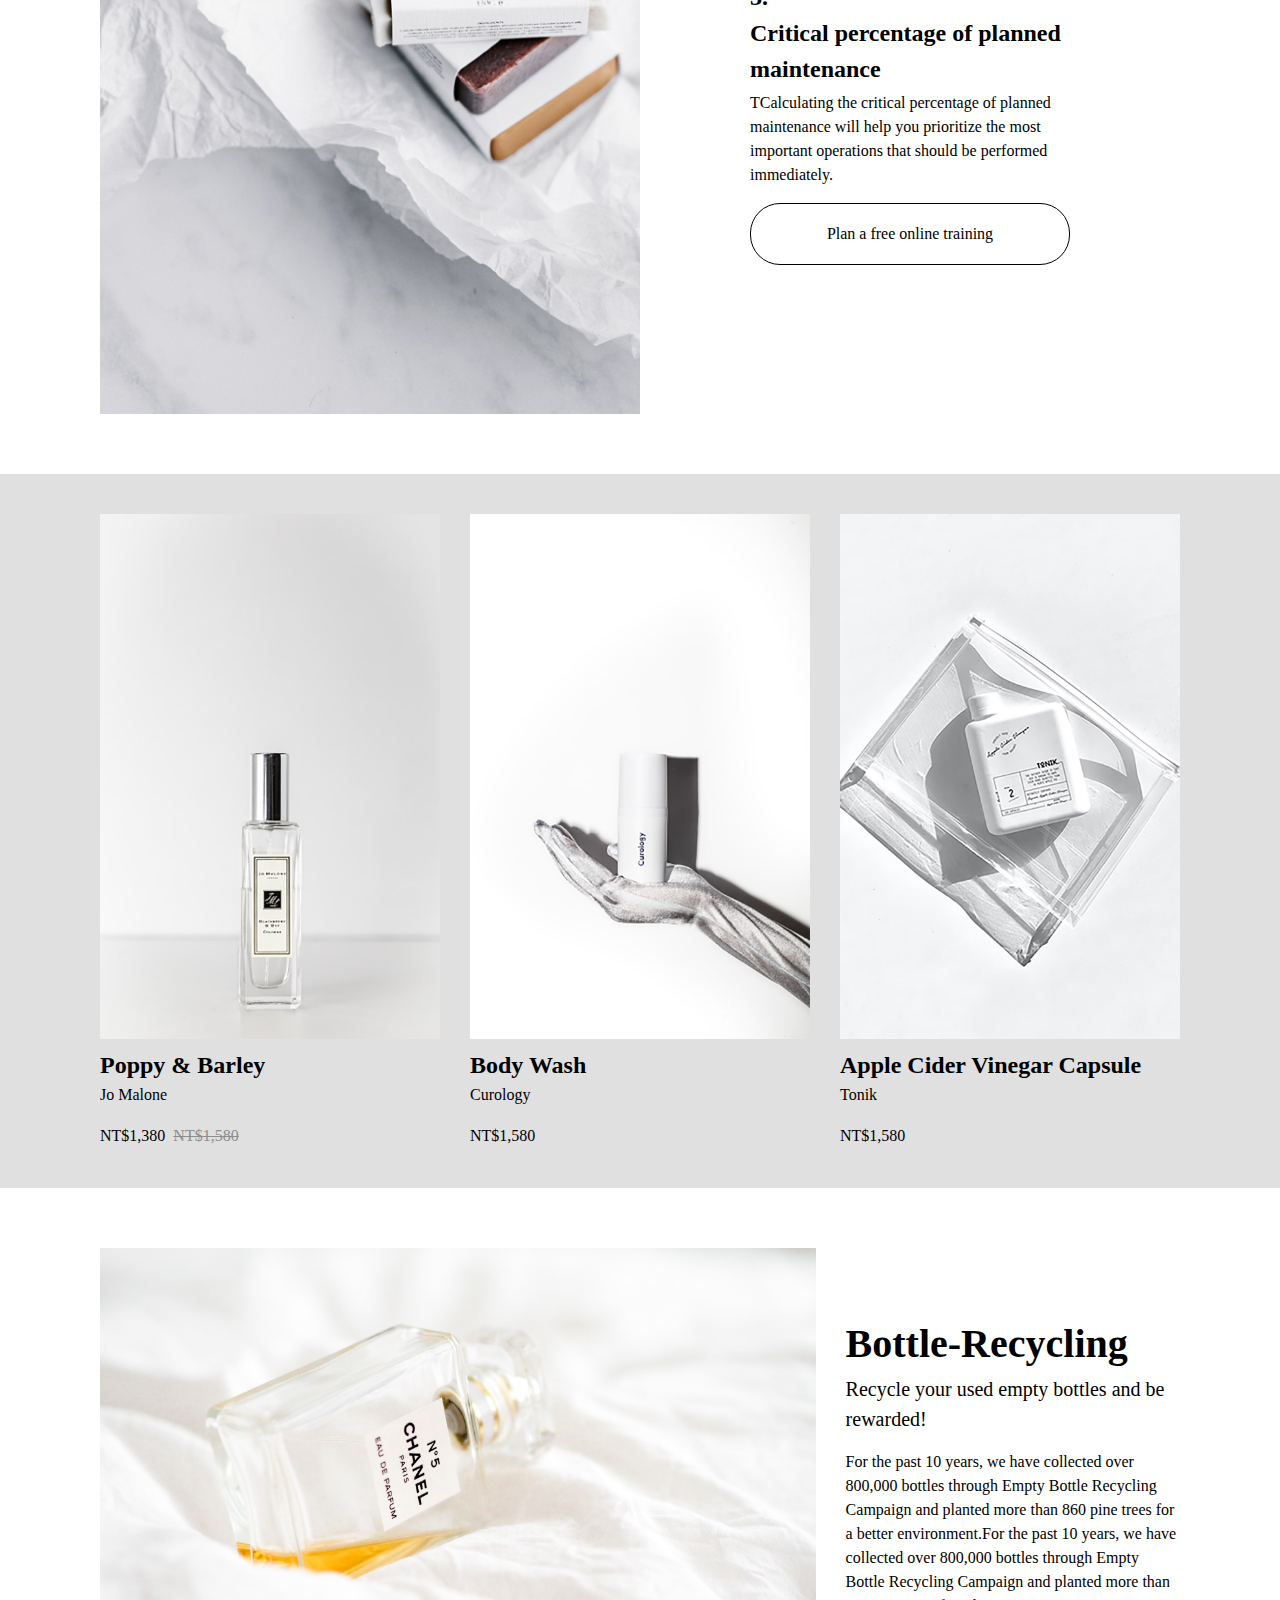
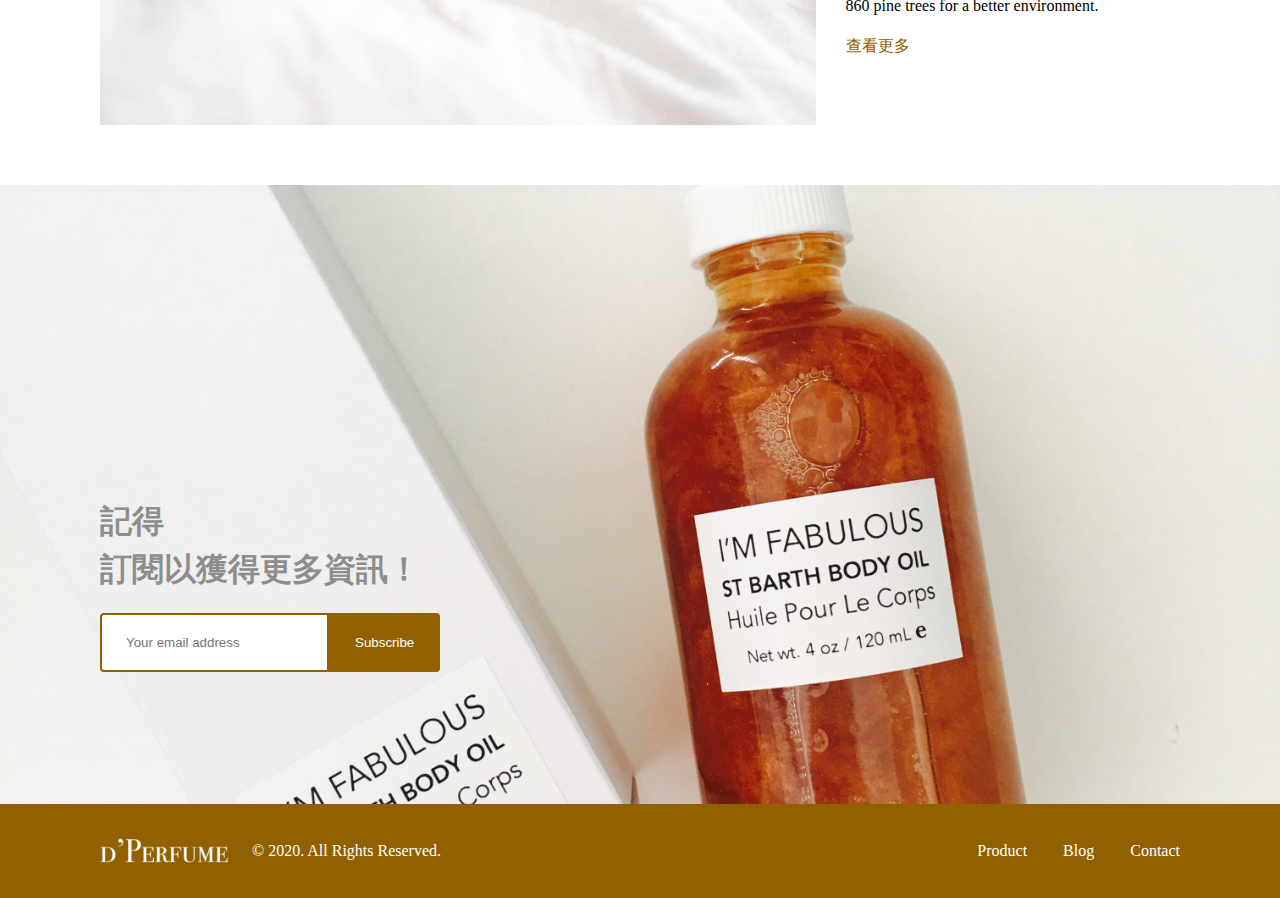
==== commit fc3a259c: "修改版本-1" ====
--- a/index.html
+++ b/index.html
@@ -10,9 +10,9 @@
     <link rel="preconnect" href="https://fonts.googleapis.com">
     <link rel="preconnect" href="https://fonts.gstatic.com" crossorigin>
     <link href="https://fonts.googleapis.com/css2?family=Roboto:wght@100;300;400&display=swap" rel="stylesheet">
-    <form action="#">
      <!-- Material Icons -->
     <link rel="stylesheet" href="https://fonts.googleapis.com/icon?family=Material+Icons">
+    <link rel="stylesheet" href="https://fonts.googleapis.com/css2?family=Material+Symbols+Outlined:opsz,wght,FILL,GRAD@20..48,100..700,0..1,-50..200" />
 </head>
 <body>
     <div class="header">
@@ -20,28 +20,24 @@
             <h1><a href="index.html"><img src="./image/index/d’Perfume.png" alt="logo"></a></h1>
             <ul class="menu d-flex aic">
                 <li>
-                    <a href="product.html">
-                        <span class="material-icons">house</span>
-                        <p>product</p>
-                    </a>
+                    <a href="product.html"><span class="material-icons">house</span>product</a>
                 </li>
                 <li>
-                    <a href="#">
-                        <span class="material-icons">person</span>
-                        <p>log in</p>
-                    </a>
+                    <a href="#"><span class="material-icons">person</span>log in</a>
                 </li>
                 <li>
-                    <a href="#">
-                        <span class="material-icons">favorite</span>
-                        <p>Wishlist</p>
-                    </a>
+                    <a href="#"><span class="material-icons">favorite</span>Wishlist</a>
                 </li>
                 <li>
-                    <a href="#">
-                        <span class="material-icons">shopping_cart</span>
-                        <p>Cart(3)</p>
-                    </a>
+                    <a href="#"><span class="material-icons">shopping_cart</span>Cart(3)</a>
+                </li>
+            </ul>
+            <ul class="phone-menu">
+                <li>
+                    <a href="#"><span class="material-icons">shopping_cart</span></a>
+                </li>
+                <li>
+                    <a href="#"><span class="material-symbols-outlined">menu</span></a>
                 </li>
             </ul>
         </div>
@@ -51,7 +47,7 @@
             <div class="bn-text">
                 <h2>Perfume your day</h2>
                 <p>A perfume is like a piece of clothing, a message, a way of presenting oneself a costume that according to the person who wears it.</p>
-                <input type="button" value="Shop now">
+                <a href="./product.html" class="button">Shop now</a>
             </div>
         </div>
     </div>
@@ -157,7 +153,7 @@
         <div class="subs-text">
             <h3>記得<br>訂閱以獲得更多資訊！</h3>
             <form action="#">
-                <input type="text" value="Your emial address"><input type="submit" value="Subscribe"></submit>
+                <input type="email" placeholder="Your email address"><input type="submit" value="Subscribe"></submit>
 
             </form>
         </div>
--- a/css/all.css
+++ b/css/all.css
@@ -79,6 +79,7 @@
 body {
   font-family: "SF Pro Text", "Pingfang";
   line-height: 1.5;
+  outline: 1px solid #000;
 }
 
 .container {
@@ -154,15 +155,21 @@
 .header .menu p {
   display: inline;
 }
+.header .phone-menu {
+  display: none;
+}
 @media (max-width: 767px) {
   .header .menu {
-    max-height: 0px;
-    overflow: hidden;
+    display: none;
+  }
+  .header .phone-menu {
+    display: flex;
+    gap: 32px;
   }
 }
 
 .banner {
-  background-image: url("/image/index/banner.jpg");
+  background-image: url("../image/index/banner.jpg");
   background-size: cover;
   background-repeat: no-repeat;
   padding: 295px 0;
@@ -178,7 +185,7 @@
   width: 50%;
   margin-left: auto;
 }
-.banner input[type=button] {
+.banner .button {
   text-align: center;
   font-size: 20px;
   color: #fff;
@@ -187,24 +194,30 @@
   border-radius: 30px;
   padding: 8px 132px;
 }
-.banner input[type=button]:hover {
+.banner .button:hover {
   background: rgba(255, 255, 255, 0.2);
   color: #fff;
 }
 @media (max-width: 767px) {
+  .banner {
+    height: 480px;
+  }
   .banner .bn-text {
     width: 100%;
     text-align: center;
     margin: 0 auto;
   }
+  .banner .button {
+    padding: 12px 100px;
+  }
 }
 
 .product-list p {
   font-size: 20px;
-  margin-bottom: 52px;
-}
-@media (max-width: 767px) {
-  .product-list p p {
+  margin-bottom: 16px;
+}
+@media (max-width: 767px) {
+  .product-list .info-text p {
     margin-bottom: 8px;
   }
 }
@@ -229,6 +242,7 @@
 @media (max-width: 767px) {
   .product-list .info-text, .product-list .info-text-double {
     padding: 0px;
+    margin-bottom: 32px;
   }
 }
 .product-list .info-text-double {
@@ -332,7 +346,7 @@
 }
 
 .subs {
-  background-image: url("/image/index/footer.jpg");
+  background-image: url("../image/index/footer.jpg");
   background-size: cover;
   background-position: center;
   padding: 312px 0 132px 0;
@@ -347,12 +361,13 @@
   color: #8D8D8D;
   padding-bottom: 20px;
 }
-.subs input[type=text] {
+.subs input[type=email] {
   background: #FFF;
   color: #8D8D8D;
   border: 2px solid #916000;
   border-radius: 4px 0 0 4px;
   padding: 20px 24px;
+  outline: #916000;
 }
 .subs input[type=submit] {
   background: #916000;
@@ -377,10 +392,12 @@
 }
 @media (max-width: 767px) {
   .footer .menu {
-    width: 0px;
-    max-height: 0px;
-    overflow: hidden;
     display: none;
+  }
+}
+@media (max-width: 767px) {
+  .footer .copyright span {
+    margin-left: auto;
   }
 }
 
@@ -437,8 +454,7 @@
 }
 @media (max-width: 767px) {
   .navbar {
-    max-height: 0px;
-    overflow: hidden;
+    display: none;
   }
   .navbar img {
     width: 128px;
@@ -454,20 +470,37 @@
 }
 @media (max-width: 767px) {
   .card-list .container {
-    max-width: 100%;
     flex-wrap: wrap;
     justify-content: center;
+  }
+}
+.card-list .sale-card {
+  max-width: 25%;
+}
+@media (max-width: 767px) {
+  .card-list .sale-card {
+    max-width: 44%;
   }
 }
 .card-list .card-pic {
   max-width: 240px;
   overflow: clip;
 }
+.card-list .card-text .title {
+  color: #000;
+  font-size: 24px;
+  font-weight: bold;
+}
+.card-list .card-text .title:hover {
+  color: #916000;
+}
+@media (max-width: 767px) {
+  .card-list .card-text .title {
+    font-size: 20px;
+  }
+}
 .card-list p {
   margin: 0;
-}
-.card-list a {
-  color: #916000;
 }
 .card-list .original-price {
   color: #8D8D8D;
@@ -493,7 +526,7 @@
 }
 
 .subs {
-  background-image: url("/image/index/footer.jpg");
+  background-image: url("../image/index/footer.jpg");
   background-size: cover;
   background-position: center;
   padding: 312px 0 132px 0;
@@ -538,9 +571,11 @@
 }
 @media (max-width: 767px) {
   .footer .menu {
-    width: 0px;
-    max-height: 0px;
-    overflow: hidden;
     display: none;
   }
+}
+@media (max-width: 767px) {
+  .footer .copyright span {
+    margin-left: auto;
+  }
 }/*# sourceMappingURL=all.css.map */